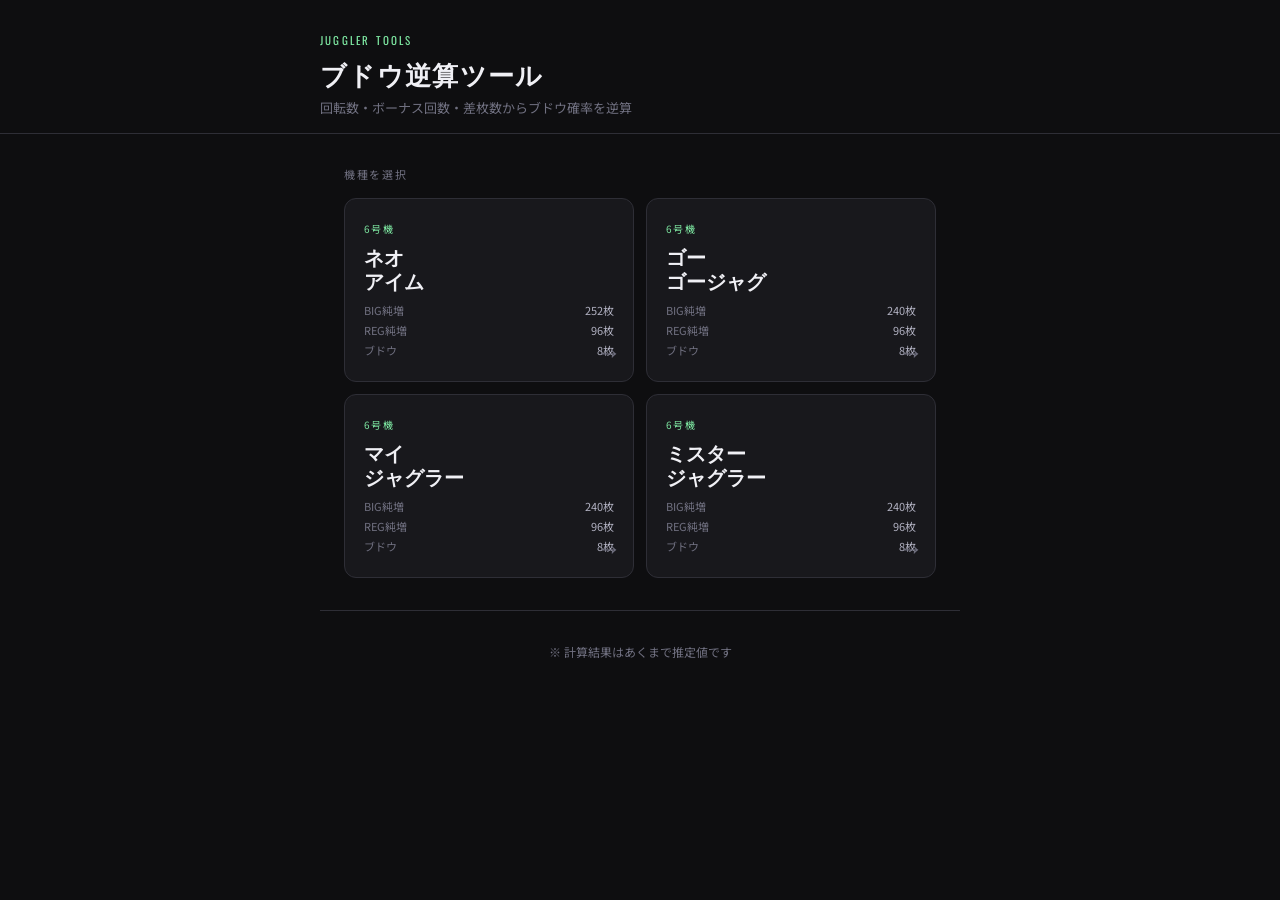
==== index.html @ 8fe867f6 "Add initial index.html for Juggler tool" ====
<!DOCTYPE html>
<html lang="ja">
<head>
<meta charset="UTF-8">
<meta name="viewport" content="width=device-width, initial-scale=1.0">
<title>ジャグラー ブドウ逆算ツール</title>
<link href="https://fonts.googleapis.com/css2?family=Oswald:wght@400;600&family=Noto+Sans+JP:wght@400;500;700&display=swap" rel="stylesheet">
<style>
  *, *::before, *::after { box-sizing: border-box; margin: 0; padding: 0; }

  :root {
    --bg: #0e0e10;
    --bg2: #18181c;
    --bg3: #222228;
    --border: #2e2e36;
    --text: #f0f0f5;
    --text2: #b0b0c0;
    --text3: #707080;
    --accent: #7ee8a2;
    --accent2: #3ecf70;
    --accent-dim: rgba(126,232,162,0.12);
    --gold: #ffd166;
    --red: #ff6b6b;
  }

  body {
    background: var(--bg);
    color: var(--text);
    font-family: 'Noto Sans JP', sans-serif;
    min-height: 100vh;
  }

  header {
    padding: 2rem 1.5rem 1rem;
    border-bottom: 1px solid var(--border);
  }

  .header-inner {
    max-width: 640px;
    margin: 0 auto;
  }

  .logo {
    font-family: 'Oswald', sans-serif;
    font-size: 11px;
    letter-spacing: 0.2em;
    color: var(--accent);
    text-transform: uppercase;
    margin-bottom: 6px;
  }

  h1 {
    font-family: 'Oswald', sans-serif;
    font-size: 26px;
    font-weight: 600;
    color: var(--text);
    letter-spacing: 0.05em;
  }

  .subtitle {
    font-size: 13px;
    color: var(--text3);
    margin-top: 4px;
  }

  main {
    max-width: 640px;
    margin: 0 auto;
    padding: 2rem 1.5rem;
  }

  .section-label {
    font-size: 11px;
    letter-spacing: 0.15em;
    color: var(--text3);
    text-transform: uppercase;
    margin-bottom: 1rem;
  }

  .cards {
    display: grid;
    grid-template-columns: 1fr 1fr;
    gap: 12px;
  }

  .card {
    background: var(--bg2);
    border: 1px solid var(--border);
    border-radius: 12px;
    padding: 1.4rem 1.2rem;
    cursor: pointer;
    text-decoration: none;
    display: block;
    transition: border-color 0.2s, background 0.2s, transform 0.15s;
    position: relative;
    overflow: hidden;
  }

  .card::before {
    content: '';
    position: absolute;
    top: 0; left: 0; right: 0;
    height: 2px;
    background: var(--accent);
    opacity: 0;
    transition: opacity 0.2s;
  }

  .card:active {
    transform: scale(0.97);
  }

  .card:hover {
    border-color: var(--accent);
    background: var(--bg3);
  }

  .card:hover::before {
    opacity: 1;
  }

  .card-series {
    font-size: 10px;
    letter-spacing: 0.12em;
    color: var(--accent);
    text-transform: uppercase;
    margin-bottom: 8px;
  }

  .card-name {
    font-family: 'Oswald', sans-serif;
    font-size: 20px;
    font-weight: 600;
    color: var(--text);
    line-height: 1.2;
    margin-bottom: 10px;
  }

  .card-meta {
    display: flex;
    flex-direction: column;
    gap: 4px;
  }

  .card-stat {
    font-size: 11px;
    color: var(--text3);
    display: flex;
    justify-content: space-between;
  }

  .card-stat span {
    color: var(--text2);
  }

  .card-arrow {
    position: absolute;
    bottom: 1rem;
    right: 1rem;
    font-size: 16px;
    color: var(--text3);
    transition: color 0.2s, transform 0.2s;
  }

  .card:hover .card-arrow {
    color: var(--accent);
    transform: translateX(3px);
  }

  footer {
    max-width: 640px;
    margin: 0 auto;
    padding: 2rem 1.5rem;
    border-top: 1px solid var(--border);
    font-size: 12px;
    color: var(--text3);
    text-align: center;
  }
</style>
</head>
<body>

<header>
  <div class="header-inner">
    <div class="logo">Juggler Tools</div>
    <h1>ブドウ逆算ツール</h1>
    <p class="subtitle">回転数・ボーナス回数・差枚数からブドウ確率を逆算</p>
  </div>
</header>

<main>
  <p class="section-label">機種を選択</p>
  <div class="cards">

    <a class="card" href="machine.html?id=neo_aim">
      <div class="card-series">6号機</div>
      <div class="card-name">ネオ<br>アイム</div>
      <div class="card-meta">
        <div class="card-stat">BIG純増 <span>252枚</span></div>
        <div class="card-stat">REG純増 <span>96枚</span></div>
        <div class="card-stat">ブドウ <span>8枚</span></div>
      </div>
      <div class="card-arrow">→</div>
    </a>

    <a class="card" href="machine.html?id=go_go">
      <div class="card-series">6号機</div>
      <div class="card-name">ゴー<br>ゴージャグ</div>
      <div class="card-meta">
        <div class="card-stat">BIG純増 <span>240枚</span></div>
        <div class="card-stat">REG純増 <span>96枚</span></div>
        <div class="card-stat">ブドウ <span>8枚</span></div>
      </div>
      <div class="card-arrow">→</div>
    </a>

    <a class="card" href="machine.html?id=my_jag">
      <div class="card-series">6号機</div>
      <div class="card-name">マイ<br>ジャグラー</div>
      <div class="card-meta">
        <div class="card-stat">BIG純増 <span>240枚</span></div>
        <div class="card-stat">REG純増 <span>96枚</span></div>
        <div class="card-stat">ブドウ <span>8枚</span></div>
      </div>
      <div class="card-arrow">→</div>
    </a>

    <a class="card" href="machine.html?id=mr_jag">
      <div class="card-series">6号機</div>
      <div class="card-name">ミスター<br>ジャグラー</div>
      <div class="card-meta">
        <div class="card-stat">BIG純増 <span>240枚</span></div>
        <div class="card-stat">REG純増 <span>96枚</span></div>
        <div class="card-stat">ブドウ <span>8枚</span></div>
      </div>
      <div class="card-arrow">→</div>
    </a>

  </div>
</main>

<footer>
  ※ 計算結果はあくまで推定値です
</footer>

</body>
</html>
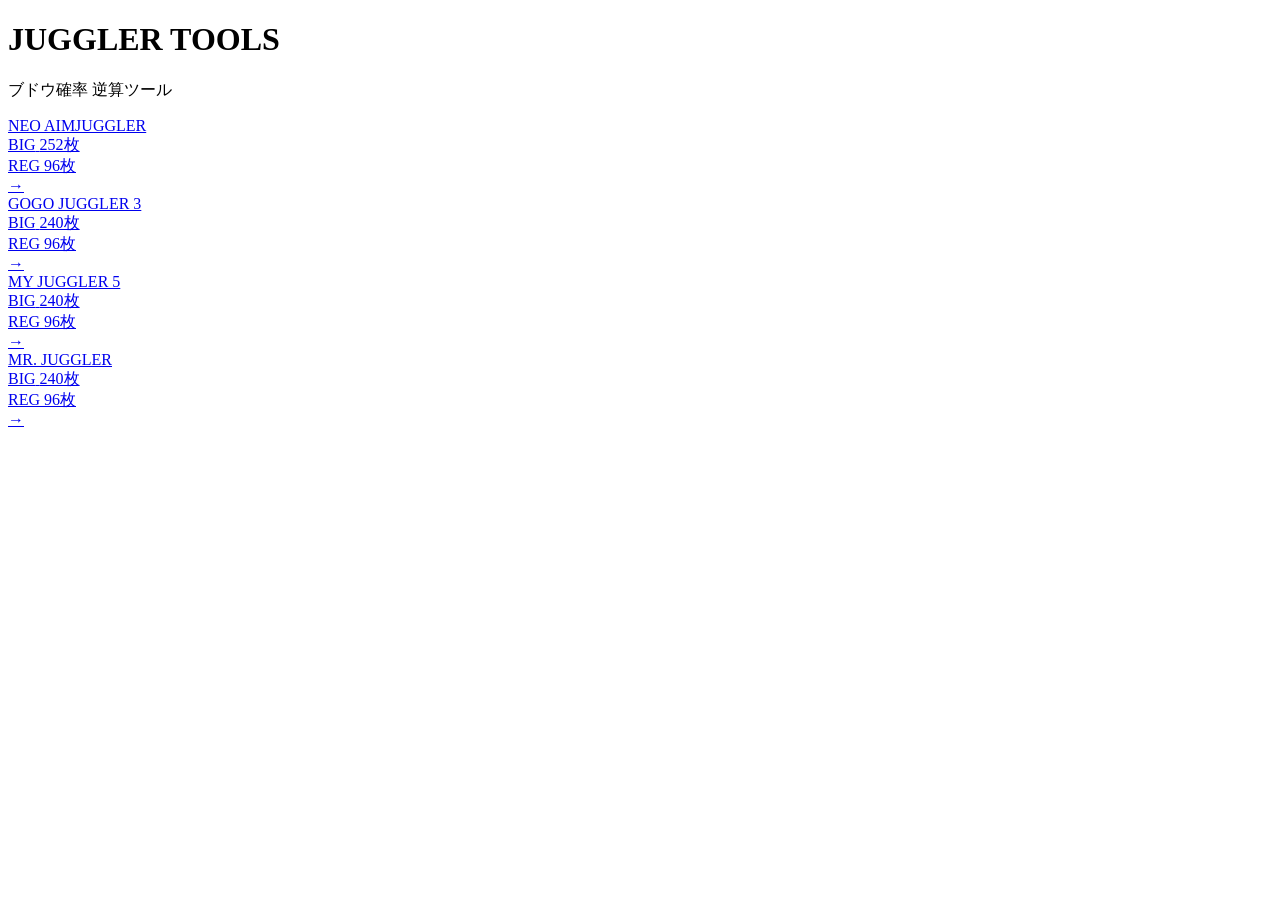
==== commit de53dacc: "Refactor HTML structure and update styles" ====
--- a/index.html
+++ b/index.html
@@ -3,245 +3,83 @@
 <head>
 <meta charset="UTF-8">
 <meta name="viewport" content="width=device-width, initial-scale=1.0">
-<title>ジャグラー ブドウ逆算ツール</title>
-<link href="https://fonts.googleapis.com/css2?family=Oswald:wght@400;600&family=Noto+Sans+JP:wght@400;500;700&display=swap" rel="stylesheet">
-<style>
-  *, *::before, *::after { box-sizing: border-box; margin: 0; padding: 0; }
-
-  :root {
-    --bg: #0e0e10;
-    --bg2: #18181c;
-    --bg3: #222228;
-    --border: #2e2e36;
-    --text: #f0f0f5;
-    --text2: #b0b0c0;
-    --text3: #707080;
-    --accent: #7ee8a2;
-    --accent2: #3ecf70;
-    --accent-dim: rgba(126,232,162,0.12);
-    --gold: #ffd166;
-    --red: #ff6b6b;
-  }
-
-  body {
-    background: var(--bg);
-    color: var(--text);
-    font-family: 'Noto Sans JP', sans-serif;
-    min-height: 100vh;
-  }
-
-  header {
-    padding: 2rem 1.5rem 1rem;
-    border-bottom: 1px solid var(--border);
-  }
-
-  .header-inner {
-    max-width: 640px;
-    margin: 0 auto;
-  }
-
-  .logo {
-    font-family: 'Oswald', sans-serif;
-    font-size: 11px;
-    letter-spacing: 0.2em;
-    color: var(--accent);
-    text-transform: uppercase;
-    margin-bottom: 6px;
-  }
-
-  h1 {
-    font-family: 'Oswald', sans-serif;
-    font-size: 26px;
-    font-weight: 600;
-    color: var(--text);
-    letter-spacing: 0.05em;
-  }
-
-  .subtitle {
-    font-size: 13px;
-    color: var(--text3);
-    margin-top: 4px;
-  }
-
-  main {
-    max-width: 640px;
-    margin: 0 auto;
-    padding: 2rem 1.5rem;
-  }
-
-  .section-label {
-    font-size: 11px;
-    letter-spacing: 0.15em;
-    color: var(--text3);
-    text-transform: uppercase;
-    margin-bottom: 1rem;
-  }
-
-  .cards {
-    display: grid;
-    grid-template-columns: 1fr 1fr;
-    gap: 12px;
-  }
-
-  .card {
-    background: var(--bg2);
-    border: 1px solid var(--border);
-    border-radius: 12px;
-    padding: 1.4rem 1.2rem;
-    cursor: pointer;
-    text-decoration: none;
-    display: block;
-    transition: border-color 0.2s, background 0.2s, transform 0.15s;
-    position: relative;
-    overflow: hidden;
-  }
-
-  .card::before {
-    content: '';
-    position: absolute;
-    top: 0; left: 0; right: 0;
-    height: 2px;
-    background: var(--accent);
-    opacity: 0;
-    transition: opacity 0.2s;
-  }
-
-  .card:active {
-    transform: scale(0.97);
-  }
-
-  .card:hover {
-    border-color: var(--accent);
-    background: var(--bg3);
-  }
-
-  .card:hover::before {
-    opacity: 1;
-  }
-
-  .card-series {
-    font-size: 10px;
-    letter-spacing: 0.12em;
-    color: var(--accent);
-    text-transform: uppercase;
-    margin-bottom: 8px;
-  }
-
-  .card-name {
-    font-family: 'Oswald', sans-serif;
-    font-size: 20px;
-    font-weight: 600;
-    color: var(--text);
-    line-height: 1.2;
-    margin-bottom: 10px;
-  }
-
-  .card-meta {
-    display: flex;
-    flex-direction: column;
-    gap: 4px;
-  }
-
-  .card-stat {
-    font-size: 11px;
-    color: var(--text3);
-    display: flex;
-    justify-content: space-between;
-  }
-
-  .card-stat span {
-    color: var(--text2);
-  }
-
-  .card-arrow {
-    position: absolute;
-    bottom: 1rem;
-    right: 1rem;
-    font-size: 16px;
-    color: var(--text3);
-    transition: color 0.2s, transform 0.2s;
-  }
-
-  .card:hover .card-arrow {
-    color: var(--accent);
-    transform: translateX(3px);
-  }
-
-  footer {
-    max-width: 640px;
-    margin: 0 auto;
-    padding: 2rem 1.5rem;
-    border-top: 1px solid var(--border);
-    font-size: 12px;
-    color: var(--text3);
-    text-align: center;
-  }
-</style>
+<title>JUGGLER TOOLS</title>
+<link rel="stylesheet" href="style.css">
 </head>
 <body>
 
-<header>
-  <div class="header-inner">
-    <div class="logo">Juggler Tools</div>
-    <h1>ブドウ逆算ツール</h1>
-    <p class="subtitle">回転数・ボーナス回数・差枚数からブドウ確率を逆算</p>
+<header class="site-header">
+  <div class="site-header__inner">
+    <h1 class="site-title">JUGGLER <span>TOOLS</span></h1>
+    <p class="site-sub">ブドウ確率 逆算ツール</p>
   </div>
 </header>
 
 <main>
-  <p class="section-label">機種を選択</p>
-  <div class="cards">
+  <div class="card-list">
 
-    <a class="card" href="machine.html?id=neo_aim">
-      <div class="card-series">6号機</div>
-      <div class="card-name">ネオ<br>アイム</div>
-      <div class="card-meta">
-        <div class="card-stat">BIG純増 <span>252枚</span></div>
-        <div class="card-stat">REG純増 <span>96枚</span></div>
-        <div class="card-stat">ブドウ <span>8枚</span></div>
+    <a class="machine-card" href="machine.html?id=neo_aim">
+      <div class="card__name">NEO AIMJUGGLER</div>
+      <div class="card__stats">
+        <div class="card__stat">
+          <span class="card__stat-label">BIG</span>
+          <span class="card__stat-val">252枚</span>
+        </div>
+        <div class="card__stat">
+          <span class="card__stat-label">REG</span>
+          <span class="card__stat-val">96枚</span>
+        </div>
       </div>
-      <div class="card-arrow">→</div>
+      <div class="card__arrow">→</div>
     </a>
 
-    <a class="card" href="machine.html?id=go_go">
-      <div class="card-series">6号機</div>
-      <div class="card-name">ゴー<br>ゴージャグ</div>
-      <div class="card-meta">
-        <div class="card-stat">BIG純増 <span>240枚</span></div>
-        <div class="card-stat">REG純増 <span>96枚</span></div>
-        <div class="card-stat">ブドウ <span>8枚</span></div>
+    <a class="machine-card" href="machine.html?id=go_go">
+      <div class="card__name">GOGO JUGGLER 3</div>
+      <div class="card__stats">
+        <div class="card__stat">
+          <span class="card__stat-label">BIG</span>
+          <span class="card__stat-val">240枚</span>
+        </div>
+        <div class="card__stat">
+          <span class="card__stat-label">REG</span>
+          <span class="card__stat-val">96枚</span>
+        </div>
       </div>
-      <div class="card-arrow">→</div>
+      <div class="card__arrow">→</div>
     </a>
 
-    <a class="card" href="machine.html?id=my_jag">
-      <div class="card-series">6号機</div>
-      <div class="card-name">マイ<br>ジャグラー</div>
-      <div class="card-meta">
-        <div class="card-stat">BIG純増 <span>240枚</span></div>
-        <div class="card-stat">REG純増 <span>96枚</span></div>
-        <div class="card-stat">ブドウ <span>8枚</span></div>
+    <a class="machine-card" href="machine.html?id=my_jag">
+      <div class="card__name">MY JUGGLER 5</div>
+      <div class="card__stats">
+        <div class="card__stat">
+          <span class="card__stat-label">BIG</span>
+          <span class="card__stat-val">240枚</span>
+        </div>
+        <div class="card__stat">
+          <span class="card__stat-label">REG</span>
+          <span class="card__stat-val">96枚</span>
+        </div>
       </div>
-      <div class="card-arrow">→</div>
+      <div class="card__arrow">→</div>
     </a>
 
-    <a class="card" href="machine.html?id=mr_jag">
-      <div class="card-series">6号機</div>
-      <div class="card-name">ミスター<br>ジャグラー</div>
-      <div class="card-meta">
-        <div class="card-stat">BIG純増 <span>240枚</span></div>
-        <div class="card-stat">REG純増 <span>96枚</span></div>
-        <div class="card-stat">ブドウ <span>8枚</span></div>
+    <a class="machine-card" href="machine.html?id=mr_jag">
+      <div class="card__name">MR. JUGGLER</div>
+      <div class="card__stats">
+        <div class="card__stat">
+          <span class="card__stat-label">BIG</span>
+          <span class="card__stat-val">240枚</span>
+        </div>
+        <div class="card__stat">
+          <span class="card__stat-label">REG</span>
+          <span class="card__stat-val">96枚</span>
+        </div>
       </div>
-      <div class="card-arrow">→</div>
+      <div class="card__arrow">→</div>
     </a>
 
   </div>
 </main>
 
-<footer>
-  ※ 計算結果はあくまで推定値です
-</footer>
-
 </body>
 </html>
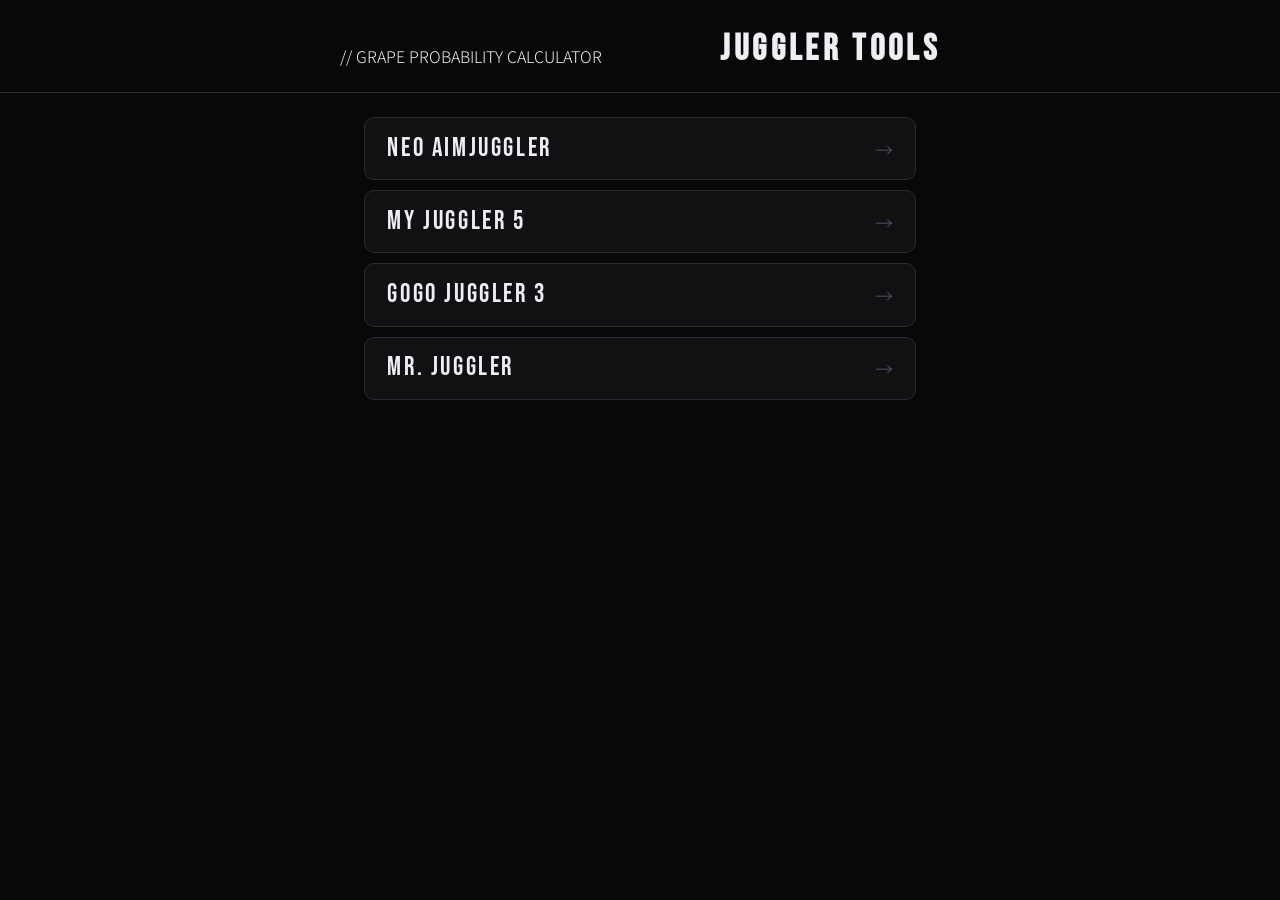
==== commit 60aae77c: "Refactor machine cards and update header text" ====
--- a/index.html
+++ b/index.html
@@ -10,71 +10,31 @@
 
 <header class="site-header">
   <div class="site-header__inner">
-    <h1 class="site-title">JUGGLER <span>TOOLS</span></h1>
-    <p class="site-sub">ブドウ確率 逆算ツール</p>
+    <div class="site-eyebrow">// GRAPE PROBABILITY CALCULATOR</div>
+    <h1 class="site-title">JUGGLER TOOLS</h1>
   </div>
 </header>
 
 <main>
   <div class="card-list">
 
-    <a class="machine-card" href="machine.html?id=neo_aim">
+    <a class="machine-card" href="machine.html?id=neo_aim" data-color="red">
       <div class="card__name">NEO AIMJUGGLER</div>
-      <div class="card__stats">
-        <div class="card__stat">
-          <span class="card__stat-label">BIG</span>
-          <span class="card__stat-val">252枚</span>
-        </div>
-        <div class="card__stat">
-          <span class="card__stat-label">REG</span>
-          <span class="card__stat-val">96枚</span>
-        </div>
-      </div>
       <div class="card__arrow">→</div>
     </a>
 
-    <a class="machine-card" href="machine.html?id=go_go">
-      <div class="card__name">GOGO JUGGLER 3</div>
-      <div class="card__stats">
-        <div class="card__stat">
-          <span class="card__stat-label">BIG</span>
-          <span class="card__stat-val">240枚</span>
-        </div>
-        <div class="card__stat">
-          <span class="card__stat-label">REG</span>
-          <span class="card__stat-val">96枚</span>
-        </div>
-      </div>
+    <a class="machine-card" href="machine.html?id=my_jag" data-color="redpink">
+      <div class="card__name">MY JUGGLER 5</div>
       <div class="card__arrow">→</div>
     </a>
 
-    <a class="machine-card" href="machine.html?id=my_jag">
-      <div class="card__name">MY JUGGLER 5</div>
-      <div class="card__stats">
-        <div class="card__stat">
-          <span class="card__stat-label">BIG</span>
-          <span class="card__stat-val">240枚</span>
-        </div>
-        <div class="card__stat">
-          <span class="card__stat-label">REG</span>
-          <span class="card__stat-val">96枚</span>
-        </div>
-      </div>
+    <a class="machine-card" href="machine.html?id=go_go" data-color="pink">
+      <div class="card__name">GOGO JUGGLER 3</div>
       <div class="card__arrow">→</div>
     </a>
 
-    <a class="machine-card" href="machine.html?id=mr_jag">
+    <a class="machine-card" href="machine.html?id=mr_jag" data-color="gray">
       <div class="card__name">MR. JUGGLER</div>
-      <div class="card__stats">
-        <div class="card__stat">
-          <span class="card__stat-label">BIG</span>
-          <span class="card__stat-val">240枚</span>
-        </div>
-        <div class="card__stat">
-          <span class="card__stat-label">REG</span>
-          <span class="card__stat-val">96枚</span>
-        </div>
-      </div>
       <div class="card__arrow">→</div>
     </a>
 
--- a/style.css
+++ b/style.css
@@ -0,0 +1,444 @@
+@import url('https://fonts.googleapis.com/css2?family=Bebas+Neue&family=Noto+Sans+JP:wght@300;400;700&display=swap');
+
+*, *::before, *::after {
+  box-sizing: border-box;
+  margin: 0;
+  padding: 0;
+}
+
+:root {
+  --bg:       #080809;
+  --bg2:      #111114;
+  --bg3:      #1a1a1f;
+  --bg4:      #222228;
+  --border:   #2a2a32;
+  --border2:  #3a3a46;
+  --text:     #eeeef5;
+  --text2:    #9999b0;
+  --text3:    #55556a;
+  --accent:   #c8f060;
+  --accent2:  #a8d040;
+  --accent-glow: rgba(200, 240, 96, 0.08);
+  --red:      #ff5555;
+  --gold:     #ffc840;
+}
+
+body {
+  background: var(--bg);
+  color: var(--text);
+  font-family: 'Noto Sans JP', sans-serif;
+  font-weight: 300;
+  min-height: 100vh;
+  -webkit-font-smoothing: antialiased;
+}
+
+/* ─── HEADER ─── */
+.site-header {
+  padding: 2rem 1.5rem 1.5rem;
+  border-bottom: 1px solid var(--border);
+}
+
+.site-header__inner {
+  max-width: 600px;
+  margin: 0 auto;
+  display: flex;
+  align-items: flex-end;
+  justify-content: space-between;
+}
+
+.site-title {
+  font-family: 'Bebas Neue', sans-serif;
+  font-size: 36px;
+  letter-spacing: 0.12em;
+  color: var(--text);
+  line-height: 1;
+}
+
+.site-title span {
+  color: var(--accent);
+}
+
+.site-sub {
+  font-size: 11px;
+  color: var(--text3);
+  letter-spacing: 0.1em;
+  padding-bottom: 4px;
+}
+
+/* ─── BACK HEADER ─── */
+.page-header {
+  padding: 1.2rem 1.5rem;
+  border-bottom: 1px solid var(--border);
+  display: flex;
+  align-items: center;
+  gap: 14px;
+  max-width: 600px;
+  margin: 0 auto;
+}
+
+.back-btn {
+  font-family: 'Bebas Neue', sans-serif;
+  font-size: 22px;
+  color: var(--text3);
+  text-decoration: none;
+  letter-spacing: 0.05em;
+  transition: color 0.15s;
+  line-height: 1;
+}
+.back-btn:hover { color: var(--accent); }
+
+.page-header__name {
+  font-family: 'Bebas Neue', sans-serif;
+  font-size: 28px;
+  letter-spacing: 0.1em;
+  color: var(--text);
+  line-height: 1;
+}
+
+/* ─── MAIN ─── */
+main {
+  max-width: 600px;
+  margin: 0 auto;
+  padding: 1.5rem;
+}
+
+/* ─── INDEX CARDS ─── */
+.card-list {
+  display: flex;
+  flex-direction: column;
+  gap: 10px;
+}
+
+.machine-card {
+  display: flex;
+  align-items: center;
+  background: var(--bg2);
+  border: 1px solid var(--border);
+  border-radius: 10px;
+  padding: 1.1rem 1.4rem;
+  text-decoration: none;
+  color: inherit;
+  transition: border-color 0.2s, background 0.2s;
+  position: relative;
+  overflow: hidden;
+}
+
+.machine-card::after {
+  content: '';
+  position: absolute;
+  left: 0; top: 0; bottom: 0;
+  width: 3px;
+  background: var(--accent);
+  opacity: 0;
+  transition: opacity 0.2s;
+}
+
+.machine-card:hover {
+  border-color: var(--border2);
+  background: var(--bg3);
+}
+
+.machine-card:hover::after {
+  opacity: 1;
+}
+
+.machine-card:active {
+  transform: scale(0.985);
+}
+
+.card__name {
+  font-family: 'Bebas Neue', sans-serif;
+  font-size: 26px;
+  letter-spacing: 0.1em;
+  color: var(--text);
+  flex: 1;
+  line-height: 1;
+}
+
+.card__stats {
+  display: flex;
+  gap: 16px;
+  margin-right: 16px;
+}
+
+.card__stat {
+  text-align: right;
+}
+
+.card__stat-label {
+  font-size: 10px;
+  color: var(--text3);
+  letter-spacing: 0.08em;
+  display: block;
+  margin-bottom: 1px;
+}
+
+.card__stat-val {
+  font-family: 'Bebas Neue', sans-serif;
+  font-size: 16px;
+  color: var(--text2);
+  letter-spacing: 0.06em;
+}
+
+.card__arrow {
+  font-size: 18px;
+  color: var(--text3);
+  transition: color 0.2s, transform 0.2s;
+  line-height: 1;
+}
+
+.machine-card:hover .card__arrow {
+  color: var(--accent);
+  transform: translateX(4px);
+}
+
+/* ─── INPUT SECTION ─── */
+.panel {
+  background: var(--bg2);
+  border: 1px solid var(--border);
+  border-radius: 10px;
+  padding: 1.4rem;
+  margin-bottom: 1.2rem;
+}
+
+.panel__label {
+  font-size: 10px;
+  letter-spacing: 0.18em;
+  color: var(--text3);
+  text-transform: uppercase;
+  margin-bottom: 1rem;
+}
+
+.input-grid {
+  display: grid;
+  grid-template-columns: 1fr 1fr;
+  gap: 10px;
+  margin-bottom: 1.1rem;
+}
+
+.field label {
+  display: block;
+  font-size: 11px;
+  color: var(--text3);
+  letter-spacing: 0.08em;
+  margin-bottom: 5px;
+}
+
+.field input {
+  width: 100%;
+  background: var(--bg4);
+  border: 1px solid var(--border);
+  border-radius: 7px;
+  padding: 11px 13px;
+  font-family: 'Bebas Neue', sans-serif;
+  font-size: 20px;
+  letter-spacing: 0.08em;
+  color: var(--text);
+  outline: none;
+  transition: border-color 0.15s, background 0.15s;
+  -webkit-appearance: none;
+}
+
+.field input:focus {
+  border-color: var(--accent);
+  background: var(--bg3);
+}
+
+.field input::placeholder {
+  font-family: 'Noto Sans JP', sans-serif;
+  font-size: 13px;
+  font-weight: 300;
+  color: var(--text3);
+  letter-spacing: 0;
+}
+
+.btn-row {
+  display: flex;
+  gap: 8px;
+}
+
+.btn-primary {
+  flex: 1;
+  background: var(--accent);
+  color: #080809;
+  border: none;
+  border-radius: 7px;
+  padding: 13px;
+  font-family: 'Bebas Neue', sans-serif;
+  font-size: 18px;
+  letter-spacing: 0.12em;
+  cursor: pointer;
+  transition: background 0.15s, transform 0.1s;
+}
+
+.btn-primary:hover { background: var(--accent2); }
+.btn-primary:active { transform: scale(0.97); }
+
+.btn-ghost {
+  background: transparent;
+  color: var(--text3);
+  border: 1px solid var(--border);
+  border-radius: 7px;
+  padding: 13px 16px;
+  font-family: 'Noto Sans JP', sans-serif;
+  font-size: 12px;
+  font-weight: 300;
+  cursor: pointer;
+  transition: color 0.15s, border-color 0.15s;
+  letter-spacing: 0.05em;
+}
+
+.btn-ghost:hover {
+  color: var(--red);
+  border-color: var(--red);
+}
+
+/* ─── ERROR ─── */
+.error-msg {
+  display: none;
+  background: rgba(255,85,85,0.08);
+  border: 1px solid rgba(255,85,85,0.25);
+  border-radius: 7px;
+  padding: 11px 14px;
+  font-size: 13px;
+  color: var(--red);
+  margin-bottom: 1.2rem;
+}
+.error-msg.show { display: block; }
+
+/* ─── RESULT ─── */
+.result-section { display: none; }
+.result-section.show { display: block; }
+
+.result-hero {
+  background: var(--bg2);
+  border: 1px solid var(--border);
+  border-radius: 10px;
+  padding: 1.8rem 1.4rem;
+  margin-bottom: 1.2rem;
+  text-align: center;
+}
+
+.result-hero__label {
+  font-size: 10px;
+  letter-spacing: 0.2em;
+  color: var(--text3);
+  text-transform: uppercase;
+  margin-bottom: 10px;
+}
+
+.result-hero__value {
+  font-family: 'Bebas Neue', sans-serif;
+  font-size: 72px;
+  line-height: 1;
+  color: var(--accent);
+  letter-spacing: 0.06em;
+  text-shadow: 0 0 40px rgba(200,240,96,0.3);
+}
+
+.result-hero__sub {
+  margin-top: 6px;
+  font-size: 12px;
+  color: var(--text3);
+  letter-spacing: 0.05em;
+}
+
+/* ─── SETTING TABLE ─── */
+.table-panel {
+  background: var(--bg2);
+  border: 1px solid var(--border);
+  border-radius: 10px;
+  overflow: hidden;
+  margin-bottom: 1.2rem;
+}
+
+.table-panel__header {
+  padding: 10px 16px;
+  border-bottom: 1px solid var(--border);
+}
+
+table {
+  width: 100%;
+  border-collapse: collapse;
+}
+
+thead th {
+  font-size: 10px;
+  letter-spacing: 0.14em;
+  color: var(--text3);
+  text-transform: uppercase;
+  padding: 9px 16px;
+  text-align: left;
+  border-bottom: 1px solid var(--border);
+  font-weight: 400;
+}
+
+tbody td {
+  padding: 11px 16px;
+  font-size: 14px;
+  color: var(--text2);
+  border-bottom: 1px solid var(--border);
+  font-weight: 300;
+}
+
+tbody tr:last-child td { border-bottom: none; }
+
+tbody tr.is-closest td {
+  color: var(--accent);
+  background: var(--accent-glow);
+  font-weight: 700;
+}
+
+.td-setting {
+  font-family: 'Bebas Neue', sans-serif;
+  font-size: 16px;
+  letter-spacing: 0.08em;
+  width: 60px;
+}
+
+.td-prob {
+  font-family: 'Bebas Neue', sans-serif;
+  font-size: 16px;
+  letter-spacing: 0.06em;
+}
+
+.td-bar { width: 100px; }
+
+.bar-bg {
+  background: var(--bg4);
+  border-radius: 3px;
+  height: 5px;
+  overflow: hidden;
+}
+
+.bar-fill {
+  height: 100%;
+  border-radius: 3px;
+  background: var(--border2);
+  transition: width 0.5s ease;
+}
+
+tr.is-closest .bar-fill {
+  background: var(--accent);
+}
+
+/* ─── DETAIL ─── */
+.detail-row {
+  display: flex;
+  justify-content: space-between;
+  align-items: center;
+  padding: 9px 0;
+  border-bottom: 1px solid var(--border);
+  font-size: 13px;
+}
+
+.detail-row:last-child { border-bottom: none; }
+
+.detail-key { color: var(--text3); font-weight: 300; }
+
+.detail-val {
+  font-family: 'Bebas Neue', sans-serif;
+  font-size: 16px;
+  letter-spacing: 0.05em;
+  color: var(--text2);
+}
